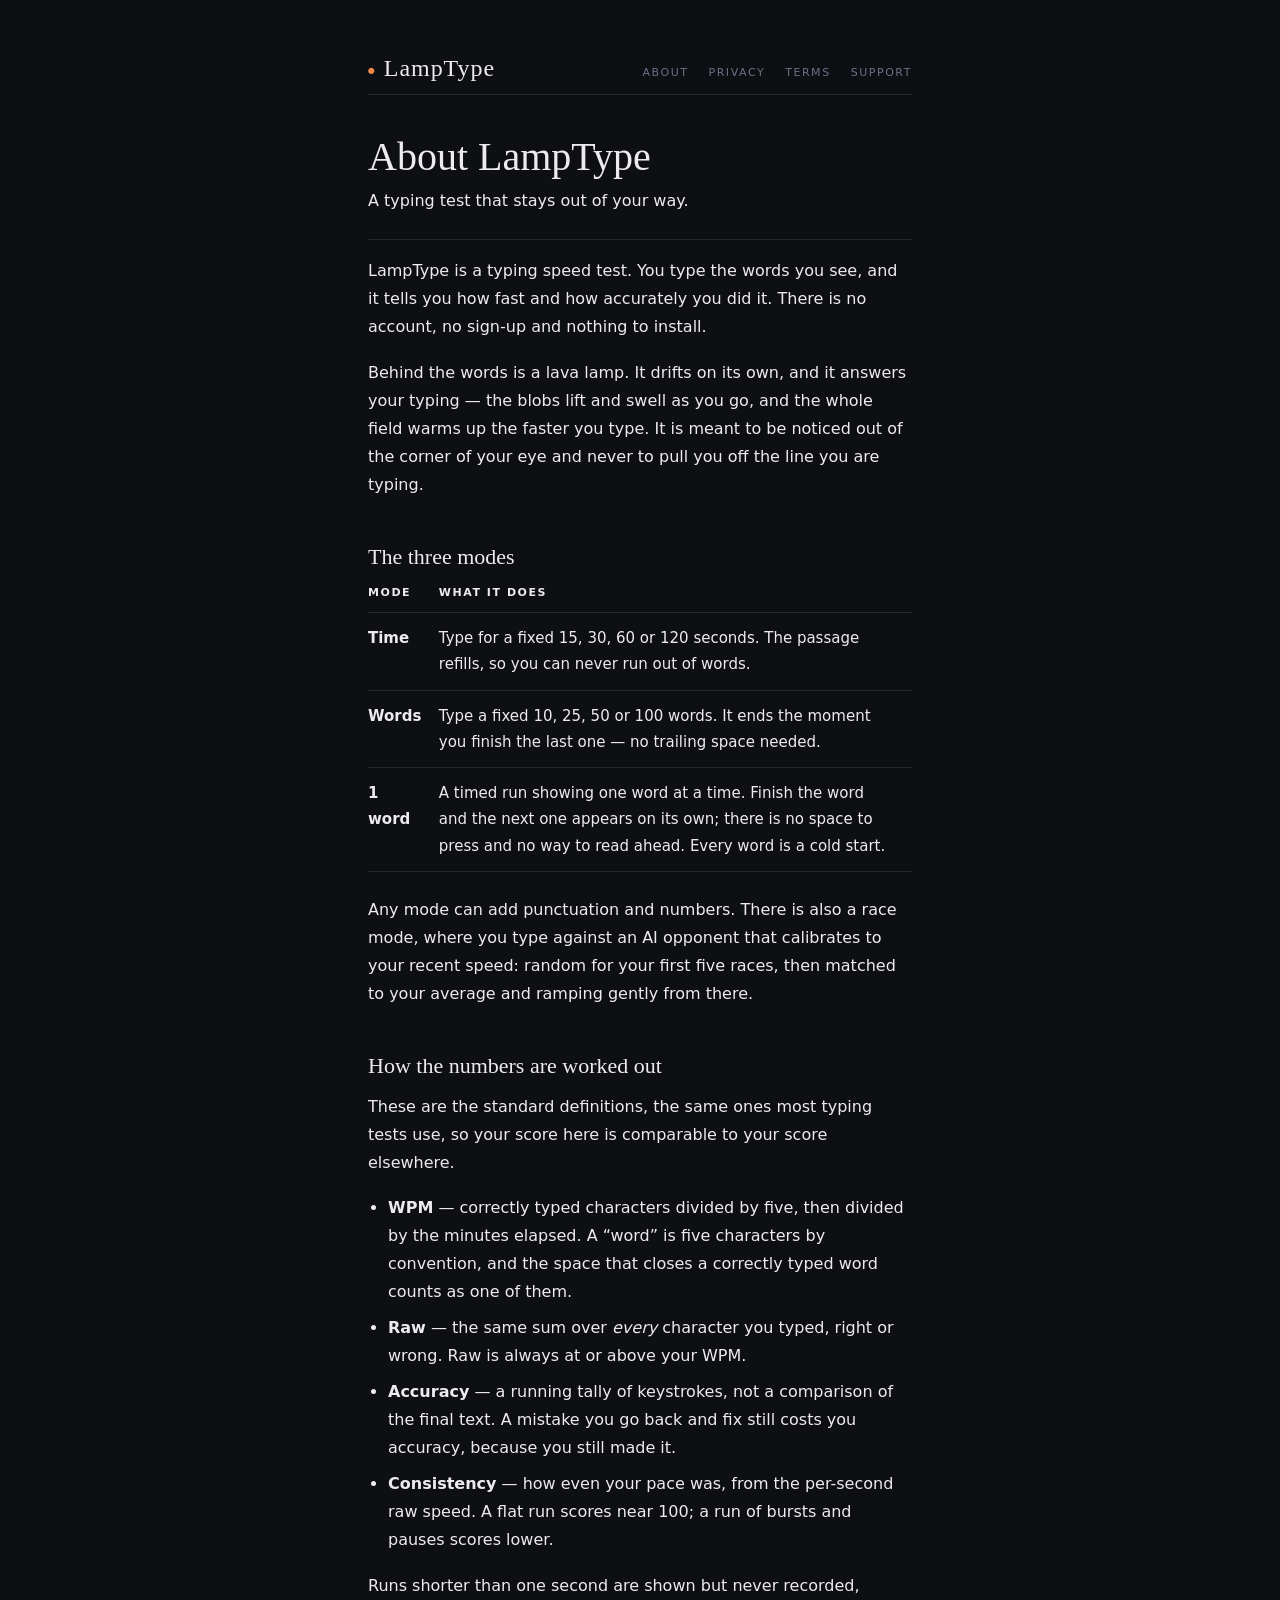
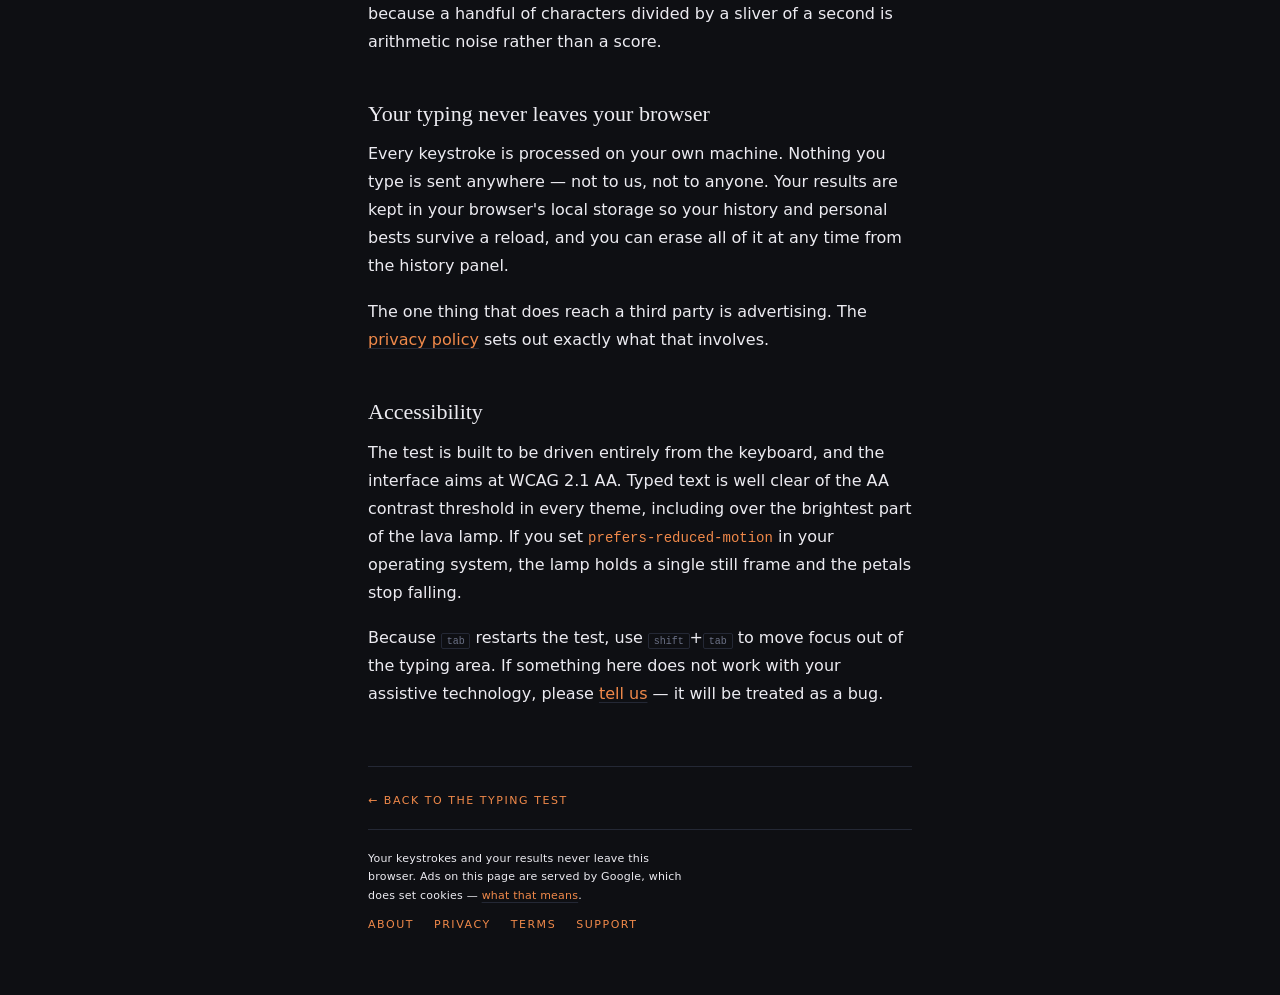
==== about.html @ c9f28742 "LampType: launch readiness Adds the pages and site furniture a public, ad-supported site needs, and " ====
<!DOCTYPE html>
<html lang="en" data-theme="lamp">
<head>
<meta charset="UTF-8">
<meta name="viewport" content="width=device-width, initial-scale=1">
<title>About &mdash; LampType</title>
<meta name="description" content="What LampType is, how it measures your typing, and why nothing you type ever leaves your browser.">
<link rel="canonical" href="https://lamptype.example/about.html">
<meta property="og:type" content="website">
<meta property="og:site_name" content="LampType">
<meta property="og:title" content="About &mdash; LampType">
<meta property="og:description" content="What LampType is, how it measures your typing, and why nothing you type ever leaves your browser.">
<meta property="og:url" content="https://lamptype.example/about.html">
<meta property="og:image" content="https://lamptype.example/og-image.png">
<meta name="twitter:card" content="summary_large_image">
<meta name="theme-color" content="#0e0f13">

<link rel="icon" href="favicon.ico" sizes="32x32">
<link rel="icon" href="favicon.svg" type="image/svg+xml">
<link rel="apple-touch-icon" href="apple-touch-icon.png">
<link rel="manifest" href="site.webmanifest">

<link rel="stylesheet" href="css/themes.css">
<link rel="stylesheet" href="css/style.css">
<link rel="stylesheet" href="css/sakura.css">
<link rel="stylesheet" href="css/page.css">

<script>
/* Apply the saved theme before first paint, so moving between the test and
   these pages never flashes the wrong palette. Deliberately inline and
   deliberately tiny - a document should not need the app's JavaScript. */
(function () {
  try {
    var s = JSON.parse(localStorage.getItem('tt:settings') || '{}');
    var root = document.documentElement;
    if (s.theme) root.setAttribute('data-theme', s.theme);
    if (s.colorMode && s.colorMode !== 'auto') root.setAttribute('data-mode', s.colorMode);
  } catch (e) { /* private browsing, storage disabled: keep the default */ }
})();
</script>
</head>
<body>

<a class="skip-link" href="#content">Skip to the content</a>

<div class="app page">

  <header class="top">
    <p class="brand-title"><a class="brand" href="index.html">
      <span class="brand-mark" aria-hidden="true">&#9679;</span>
      <span class="brand-name brand-default">LampType</span>
      <span class="brand-name brand-sakura">Cherry Blossoms</span>
    </a></p>
    <nav class="top-nav" aria-label="Site">
      <a class="text-btn" href="about.html">About</a>
      <a class="text-btn" href="privacy.html">Privacy</a>
      <a class="text-btn" href="terms.html">Terms</a>
      <a class="text-btn" href="support.html">Support</a>
    </nav>
  </header>

  <main class="page-body" id="content">

    <h1 class="page-title">About LampType</h1>
    <p class="page-updated">A typing test that stays out of your way.</p>

    <p>LampType is a typing speed test. You type the words you see, and it tells you
      how fast and how accurately you did it. There is no account, no sign-up and
      nothing to install.</p>

    <p>Behind the words is a lava lamp. It drifts on its own, and it answers your
      typing &mdash; the blobs lift and swell as you go, and the whole field warms up
      the faster you type. It is meant to be noticed out of the corner of your eye and
      never to pull you off the line you are typing.</p>

    <h2>The three modes</h2>
    <table class="page-table">
      <thead><tr><th>Mode</th><th>What it does</th></tr></thead>
      <tbody>
        <tr><td><strong>Time</strong></td>
            <td>Type for a fixed 15, 30, 60 or 120 seconds. The passage refills, so you
                can never run out of words.</td></tr>
        <tr><td><strong>Words</strong></td>
            <td>Type a fixed 10, 25, 50 or 100 words. It ends the moment you finish the
                last one &mdash; no trailing space needed.</td></tr>
        <tr><td><strong>1 word</strong></td>
            <td>A timed run showing one word at a time. Finish the word and the next
                one appears on its own; there is no space to press and no way to read
                ahead. Every word is a cold start.</td></tr>
      </tbody>
    </table>

    <p>Any mode can add punctuation and numbers. There is also a race mode, where you
      type against an AI opponent that calibrates to your recent speed: random for your
      first five races, then matched to your average and ramping gently from there.</p>

    <h2>How the numbers are worked out</h2>
    <p>These are the standard definitions, the same ones most typing tests use, so your
      score here is comparable to your score elsewhere.</p>
    <ul>
      <li><strong>WPM</strong> &mdash; correctly typed characters divided by five, then
        divided by the minutes elapsed. A &ldquo;word&rdquo; is five characters by
        convention, and the space that closes a correctly typed word counts as one of
        them.</li>
      <li><strong>Raw</strong> &mdash; the same sum over <em>every</em> character you
        typed, right or wrong. Raw is always at or above your WPM.</li>
      <li><strong>Accuracy</strong> &mdash; a running tally of keystrokes, not a
        comparison of the final text. A mistake you go back and fix still costs you
        accuracy, because you still made it.</li>
      <li><strong>Consistency</strong> &mdash; how even your pace was, from the
        per-second raw speed. A flat run scores near 100; a run of bursts and pauses
        scores lower.</li>
    </ul>
    <p>Runs shorter than one second are shown but never recorded, because a handful of
      characters divided by a sliver of a second is arithmetic noise rather than a
      score.</p>

    <h2>Your typing never leaves your browser</h2>
    <p>Every keystroke is processed on your own machine. Nothing you type is sent
      anywhere &mdash; not to us, not to anyone. Your results are kept in your
      browser's local storage so your history and personal bests survive a reload, and
      you can erase all of it at any time from the history panel.</p>
    <p>The one thing that does reach a third party is advertising. The
      <a href="privacy.html">privacy policy</a> sets out exactly what that involves.</p>

    <h2>Accessibility</h2>
    <p>The test is built to be driven entirely from the keyboard, and the interface
      aims at WCAG 2.1 AA. Typed text is well clear of the AA contrast threshold in
      every theme, including over the brightest part of the lava lamp. If you set
      <code>prefers-reduced-motion</code> in your operating system, the lamp holds a
      single still frame and the petals stop falling.</p>
    <p>Because <kbd>tab</kbd> restarts the test, use <kbd>shift</kbd>+<kbd>tab</kbd> to
      move focus out of the typing area. If something here does not work with your
      assistive technology, please <a href="support.html">tell us</a> &mdash; it will
      be treated as a bug.</p>

    <a class="back-link" href="index.html">&larr; Back to the typing test</a>
  </main>

  <footer class="bottom">
    <p class="bottom-claim">
      Your keystrokes and your results never leave this browser. Ads on this
      page are served by Google, which does set cookies &mdash;
      <a href="privacy.html">what that means</a>.
    </p>
    <nav class="bottom-nav" aria-label="Site">
      <a href="about.html">About</a>
      <a href="privacy.html">Privacy</a>
      <a href="terms.html">Terms</a>
      <a href="support.html">Support</a>
    </nav>
  </footer>
</div>

</body>
</html>
---- css/themes.css ----
/* ---------------------------------------------------------------
   Theme palettes.

   Every theme defines the same nine variables; nothing else in the
   stylesheet hardcodes a colour. `data-theme` lives on <html> so the
   swap is a single attribute change.

   --bg          page ground
   --sub-alt     raised surface (history cards, chart grid, ad box)
   --rule        hairline rules, the backbone of the layout
   --sub         untyped text and quiet labels
   --text        typed-and-correct letters, primary text
   --main        accent: active setting, wpm, caret, chart line
   --caret       caret colour (usually the accent)
   --error       incorrect letters and error markers
   --error-extra letters typed past the end of a word

   Each theme owns one hue and spends it sparingly. Typed text against
   the ground clears WCAG AA at every size in all of them.

   `lamp` additionally defines --lamp-* for the backdrop canvas.
   --------------------------------------------------------------- */

/* --- lamp: the default. A dark liquid ground for the lava lamp
       backdrop, with the lamp's own amber as the accent. The --lamp-*
       variables drive the canvas in js/lamp.js. ------------------- */
:root,
[data-theme="lamp"] {
  --bg:          #0e0f13;
  --sub-alt:     #171922;
  --rule:        #242835;
  /* Brighter than the other themes' untyped grey: the backdrop lightens
     the ground under it, and the words still have to be readable there. */
  --sub:         #6b7186;
  --text:        #ecebf1;
  --main:        #f0894a;
  --caret:       #f0894a;
  --error:       #e4635f;
  --error-extra: #7d3733;

  --lamp-a:         #ff7a3c;
  --lamp-b:         #e0456f;
  --lamp-alpha-min: .10;
  --lamp-alpha-max: .17;
  --lamp-blur:      17px;
}

/* --- paper: warm off-white stock, ink, one deep green ------------- */
[data-theme="paper"] {
  --bg:          #f6f3ed;
  --sub-alt:     #eae5da;
  --rule:        #dcd5c7;
  --sub:         #a79e8d;
  --text:        #1e1b17;
  --main:        #1f5d4c;
  --caret:       #1f5d4c;
  --error:       #b0281f;
  --error-extra: #c9938c;
}

/* --- ink: cold near-black, bone text, steel blue ------------------ */
[data-theme="ink"] {
  --bg:          #131417;
  --sub-alt:     #1a1c20;
  --rule:        #262930;
  --sub:         #565b66;
  --text:        #e9e7e1;
  --main:        #7fa6cc;
  --caret:       #7fa6cc;
  --error:       #d2635c;
  --error-extra: #79322d;
}

/* --- linen: cool light grey, plum accent -------------------------- */
[data-theme="linen"] {
  --bg:          #efede7;
  --sub-alt:     #e2dfd6;
  --rule:        #d5d1c6;
  --sub:         #9e9a8f;
  --text:        #232120;
  --main:        #6b3560;
  --caret:       #6b3560;
  --error:       #a32b2b;
  --error-extra: #c09292;
}

/* --- oxide: dark warm brown, rust accent -------------------------- */
[data-theme="oxide"] {
  --bg:          #17130f;
  --sub-alt:     #1f1a15;
  --rule:        #2c2419;
  --sub:         #665949;
  --text:        #ede4d8;
  --main:        #c4703c;
  --caret:       #c4703c;
  /* Lifted from #d0524a: the error colour is used on 11px labels too, and
     the darker red came in at 4.39 against this ground - under AA. */
  --error:       #d65b52;
  --error-extra: #7e2e29;
}

/* --- iris: dark cool slate, muted violet -------------------------- */
[data-theme="iris"] {
  --bg:          #14151b;
  --sub-alt:     #1b1d25;
  --rule:        #272a36;
  --sub:         #575c6c;
  --text:        #e5e6ed;
  --main:        #9b8ce0;
  --caret:       #9b8ce0;
  --error:       #e06a78;
  --error-extra: #7e3540;
}
---- css/style.css ----
/* =================================================================
   style.css - layout and typography.

   The page is set like a printed page: one centred measure, hairline
   rules instead of boxes, a serif for the words themselves and a small
   tracked sans for every label. Nothing is a card, nothing has a
   shadow, and colour appears only where it means something.

   All colour comes from the theme variables in themes.css.
   ================================================================= */

:root {
  /* No webfonts: the page has to work offline and off a file:// URL,
     so these are stacks of faces that ship with the OS. */
  --font-serif: "Iowan Old Style", "Palatino Linotype", Palatino,
                "Book Antiqua", Georgia, "Times New Roman", serif;
  --font-sans:  ui-sans-serif, system-ui, -apple-system, "Segoe UI",
                Roboto, "Helvetica Neue", Arial, sans-serif;
  --font-mono:  ui-monospace, "Cascadia Mono", "SF Mono", Consolas,
                "Liberation Mono", monospace;

  --measure: 48rem;      /* the text column */
  --gutter: 2rem;
  --rule-w: 1px;

  --ease: cubic-bezier(.22, .61, .36, 1);
}

* { box-sizing: border-box; }

html { height: 100%; }

body {
  margin: 0;
  min-height: 100%;
  background: var(--bg);
  color: var(--text);
  font-family: var(--font-sans);
  font-size: 16px;
  -webkit-font-smoothing: antialiased;
  transition: background-color .35s ease, color .35s ease;
}

[hidden] { display: none !important; }

/* Present to assistive tech, absent to everyone else. */
.sr-only {
  position: absolute;
  width: 1px;
  height: 1px;
  margin: -1px;
  padding: 0;
  overflow: hidden;
  clip: rect(0 0 0 0);
  clip-path: inset(50%);
  white-space: nowrap;
  border: 0;
}

/* Off-screen until it takes focus, then the first thing a keyboard user
   lands on. */
.skip-link {
  position: absolute;
  left: 50%;
  top: 0;
  transform: translate(-50%, -120%);
  z-index: 50;
  padding: .6rem 1rem;
  background: var(--main);
  color: var(--bg);
  font-size: .6875rem;
  text-transform: uppercase;
  letter-spacing: .14em;
  text-decoration: none;
  transition: transform .18s var(--ease);
}
.skip-link:focus { transform: translate(-50%, 0); }

/* ============================ lava lamp ============================
   The backdrop canvas: fixed, behind everything, never interactive.
   It is drawn at half resolution and blurred here, which is both
   cheaper and softer than trying to paint the same edges by hand.
   `.app` is promoted to its own stacking context in sakura.css, so
   the page always sits above this. */

.lamp-canvas {
  position: fixed;
  top: 0;
  left: 0;
  width: 100vw;
  height: 100vh;
  pointer-events: none;
  z-index: 0;
  filter: blur(var(--lamp-blur, 26px));
}

button, select, input { font: inherit; color: inherit; }

/* Small, uppercase, widely tracked: the voice of every label. */
.field-label,
.stat-label,
.hint,
.bottom,
.ad-note,
.race-label,
.modal-sub {
  font-size: .6875rem;
  text-transform: uppercase;
  letter-spacing: .14em;
  color: var(--sub);
  font-weight: 500;
}

/* ================================ shell ================================ */

.app {
  max-width: var(--measure);
  margin: 0 auto;
  padding: 3.5rem var(--gutter) 2rem;
  min-height: 100vh;
  display: flex;
  flex-direction: column;
}

.stage { flex: 1 0 auto; }

/* ============================== masthead ============================== */

.top {
  display: flex;
  align-items: baseline;
  justify-content: space-between;
  gap: 1.5rem;
  padding-bottom: .85rem;
  border-bottom: var(--rule-w) solid var(--rule);
}

/* The wordmark is the page's h1; it must not inherit heading metrics. */
.brand-title {
  margin: 0;
  font-size: inherit;
  font-weight: inherit;
  line-height: 1;
}

.brand {
  display: inline-flex;
  align-items: baseline;
  gap: .55rem;
  text-decoration: none;
  color: var(--text);
}

.brand-mark {
  font-size: .5rem;
  color: var(--main);
  transform: translateY(-.35em);
}

/* The wordmark keeps its own casing - LampType is a name, not a label,
   and uppercasing it would flatten the hump in the middle. */
.brand-name {
  font-family: var(--font-serif);
  font-size: 1.5rem;
  font-weight: 400;
  letter-spacing: .04em;
}

.top-nav {
  display: flex;
  align-items: baseline;
  gap: 1.25rem;
}

/* ============================== controls ============================== */

.text-btn,
.mode-btn {
  background: none;
  border: 0;
  padding: 0;
  cursor: pointer;
  font-size: .6875rem;
  text-transform: uppercase;
  letter-spacing: .14em;
  font-weight: 500;
  color: var(--sub);
  transition: color .18s ease, opacity .3s ease;
}

/* The prose pages reuse .text-btn on real anchors; the masthead should
   read the same there as it does on the test. */
a.text-btn { text-decoration: none; }

.text-btn:hover,
.mode-btn:hover { color: var(--text); }

.text-btn.danger:hover { color: var(--error); }

.theme-select {
  background: none;
  border: 0;
  border-bottom: var(--rule-w) solid transparent;
  padding: 0 0 .15rem;
  cursor: pointer;
  font-size: .6875rem;
  text-transform: uppercase;
  letter-spacing: .14em;
  font-weight: 500;
  color: var(--sub);
  transition: color .18s ease, border-color .18s ease;
}
.theme-select:hover { color: var(--text); border-bottom-color: var(--rule); }
.theme-select option { background: var(--bg); color: var(--text); }

:focus-visible {
  outline: var(--rule-w) solid var(--main);
  outline-offset: 3px;
}

/* --- the settings line, set as a byline under the masthead --- */

.mode-bar {
  display: flex;
  flex-wrap: wrap;
  align-items: baseline;
  /* Row gap first: if the three fields ever do wrap, they should stay a
     tight block rather than drifting apart. */
  gap: .85rem 1.5rem;
  padding: 1rem 0 .9rem;
  border-bottom: var(--rule-w) solid var(--rule);
  transition: opacity .4s ease;
}

/* Out of the way while typing, back the moment you stop. */
.mode-bar.dim { opacity: .25; }
.mode-bar.dim:hover { opacity: 1; }

.mode-field {
  display: flex;
  align-items: baseline;
  gap: .75rem;
}

.mode-group {
  display: flex;
  align-items: baseline;
  gap: .9rem;
}

/* The active choice is marked by a rule that draws itself in from the
   left, rather than by a pill or a fill. */
.mode-btn {
  position: relative;
  padding-bottom: .3rem;
  color: var(--sub);
}

.mode-btn::after {
  content: "";
  position: absolute;
  left: 0;
  right: 0;
  bottom: 0;
  height: 1px;
  background: var(--main);
  transform: scaleX(0);
  transform-origin: left;
  transition: transform .22s var(--ease);
}

.mode-btn.active { color: var(--main); }
.mode-btn.active::after { transform: scaleX(1); }

.mode-sep { display: none; }

/* ============================ the typing area ============================ */

.typing-area {
  position: relative;
  margin: 2.75rem 0 0;
  min-height: 11rem;
  display: flex;
  align-items: flex-start;
  overflow: hidden;
  transition: filter .25s ease, opacity .25s ease;
}

.words {
  position: relative;
  display: flex;
  flex-wrap: wrap;
  align-content: flex-start;
  width: 100%;
  font-family: var(--font-serif);
  font-size: 1.875rem;
  line-height: 1.95;
  transition: transform .18s var(--ease);
  /* No fill mode: the final keyframe would otherwise keep overriding the
     scroll transform this element carries. */
  animation: words-in .34s var(--ease);
}

/* Re-runs on every rebuild: the renderer pokes the class off and on. */
@keyframes words-in {
  from { opacity: 0; transform: translateY(5px); }
  to   { opacity: 1; transform: translateY(0); }
}

.word {
  margin-right: .55ch;
  white-space: nowrap;
  border-bottom: 1px solid transparent;
}

/* A word left behind with mistakes keeps a quiet mark under it. */
.word.error { border-bottom-color: var(--error); }

.letter {
  color: var(--sub);
  transition: color .12s ease;
}
.letter.correct   { color: var(--text); }
.letter.incorrect { color: var(--error); }
.letter.extra     { color: var(--error-extra); }

/* --- 1 word: one word at a time, centred, the rest simply not shown --- */

.words.single {
  position: absolute;
  inset: 0;
  align-items: center;
  justify-content: center;
  font-size: 3rem;
  letter-spacing: .01em;
}

.words.single .word { display: none; margin-right: 0; }
.words.single .word.active { display: block; }

/* The swap animates the container, not the word: a transform on the
   word would turn it into the caret's containing block. */
.words.single { animation: word-swap .2s var(--ease); }

/* Each word rises into place as the last one is committed. */
@keyframes word-swap {
  from { opacity: 0; transform: translateY(.28em); }
  to   { opacity: 1; transform: translateY(0); }
}

/* ------------------------------- caret -------------------------------
   A hairline that slides between characters and breathes rather than
   blinking hard on and off. */

.caret {
  position: absolute;
  top: 0;
  left: 0;
  width: 1.5px;
  background: var(--caret);
  transition: transform .09s var(--ease), height .09s var(--ease);
  animation: caret-breathe 1.15s ease-in-out infinite;
  will-change: transform;
}

@keyframes caret-breathe {
  0%, 100% { opacity: 1; }
  50%      { opacity: .12; }
}

/* Solid while keys are actually landing. */
.caret.typing { animation: none; opacity: 1; }

/* ---------------------------- focus overlay ---------------------------- */

.typing-area.blurred .words { filter: blur(3px); opacity: .45; }
.typing-area.blurred .caret { opacity: 0; animation: none; }

.focus-overlay {
  position: absolute;
  inset: 0;
  display: flex;
  align-items: center;
  justify-content: center;
  font-size: .6875rem;
  text-transform: uppercase;
  letter-spacing: .14em;
  color: var(--sub);
  opacity: 0;
  pointer-events: none;
  transition: opacity .25s ease;
}
.typing-area.blurred .focus-overlay { opacity: 1; }

.hidden-input {
  position: absolute;
  left: -9999px;
  width: 1px;
  height: 1px;
  opacity: 0;
}

/* ============================== live stats ==============================
   Under the rule that closes the typing area: the clock, the speed, and
   the two controls, all on one line. */

.live-bar {
  display: flex;
  align-items: baseline;
  gap: 2.25rem;
  margin-top: 0;
  padding-top: .9rem;
  border-top: var(--rule-w) solid var(--rule);
  transition: opacity .4s ease;
}

.live-spacer { flex: 1 1 auto; }

.live-cell {
  display: flex;
  align-items: baseline;
  gap: .6rem;
}

.live-counter,
.live-wpm {
  font-family: var(--font-serif);
  font-size: 1.5rem;
  line-height: 1;
  color: var(--main);
  font-variant-numeric: tabular-nums;
  min-width: 2ch;
}

.live-wpm { color: var(--text); }

.actions {
  display: inline-flex;
  align-items: center;
  gap: 1.25rem;
}

.icon-btn {
  background: none;
  border: 0;
  padding: 0;
  cursor: pointer;
  font-size: 1.1rem;
  line-height: 1;
  color: var(--sub);
  transition: color .18s ease, transform .3s var(--ease);
}
.icon-btn:hover { color: var(--main); transform: rotate(-90deg); }
.icon-btn.small { font-size: .9rem; }
.icon-btn.small:hover { transform: none; }

.race-btn.racing { color: var(--main); }

.hint {
  margin: 1rem 0 0;
  opacity: .75;
}

kbd {
  font-family: var(--font-mono);
  font-size: .625rem;
  letter-spacing: 0;
  text-transform: none;
  padding: .1rem .3rem;
  border: var(--rule-w) solid var(--rule);
  border-radius: 2px;
  color: var(--sub);
}

/* ================================= race =================================
   Two hairlines with a dot at the head of each: position along the text
   and nothing else. */

.race {
  display: flex;
  flex-direction: column;
  gap: .55rem;
  margin-top: 1.5rem;
}

.race-lane {
  display: grid;
  grid-template-columns: 2.5rem 1fr 3rem;
  align-items: center;
  gap: .9rem;
}

.race-track {
  position: relative;
  height: 1px;
  background: var(--rule);
}

.race-fill {
  position: relative;
  height: 1px;
  width: 0;
  background: var(--main);
  transition: width .08s linear;
}

.race-fill::after {
  content: "";
  position: absolute;
  right: -3px;
  top: -2.5px;
  width: 6px;
  height: 6px;
  border-radius: 50%;
  background: inherit;
}

.race-lane.opponent .race-fill { background: var(--sub); }
.race-lane.done .race-label { color: var(--main); }

.race-wpm {
  text-align: right;
  font-family: var(--font-serif);
  font-size: .875rem;
  color: var(--sub);
  font-variant-numeric: tabular-nums;
}

/* ================================ results ================================ */

.results {
  display: flex;
  flex-direction: column;
  gap: 2rem;
  padding-top: 2.5rem;
}

/* The panel lifts in once, under the numbers settling. */
.results:not([hidden]) { animation: view-in .3s var(--ease) both; }
#view-test:not([hidden]) { animation: view-in .3s var(--ease) both; }

@keyframes view-in {
  from { opacity: 0; transform: translateY(6px); }
  to   { opacity: 1; transform: none; }
}

.results-head {
  display: flex;
  align-items: flex-end;
  flex-wrap: wrap;
  gap: 3rem;
  padding-bottom: 1.25rem;
  border-bottom: var(--rule-w) solid var(--rule);
}

.stat-big { display: flex; flex-direction: column; gap: .5rem; }

.stat-value {
  font-family: var(--font-serif);
  font-size: 4.5rem;
  font-weight: 400;
  line-height: .9;
  color: var(--main);
  /* Fixed-width digits: without these the numbers reflow on every frame
     of the shuffle. */
  font-variant-numeric: tabular-nums;
}

.stat-big.secondary .stat-value {
  font-size: 2.5rem;
  color: var(--text);
}

.results-flags {
  display: flex;
  flex-direction: column;
  gap: .4rem;
  margin-left: auto;
  align-items: flex-end;
}

.race-result {
  display: flex;
  flex-direction: column;
  align-items: flex-end;
  gap: .2rem;
}

.race-outcome {
  font-family: var(--font-serif);
  font-size: 1.125rem;
  color: var(--main);
}
.race-result.lost .race-outcome { color: var(--sub); }

.race-detail,
.result-note {
  margin: 0;
  font-size: .6875rem;
  text-transform: uppercase;
  letter-spacing: .14em;
  color: var(--sub);
}

.pb-badge {
  font-size: .6875rem;
  text-transform: uppercase;
  letter-spacing: .14em;
  color: var(--main);
  border-bottom: var(--rule-w) solid var(--main);
  padding-bottom: .15rem;
}

.results-chart { min-width: 0; }
#res-chart { display: block; width: 100%; height: 190px; }

.results-meta {
  display: grid;
  grid-template-columns: repeat(auto-fit, minmax(110px, 1fr));
  gap: 1.5rem;
  padding-top: 1.25rem;
  border-top: var(--rule-w) solid var(--rule);
}

.stat-small { display: flex; flex-direction: column; gap: .45rem; }

.stat-sub {
  font-family: var(--font-serif);
  font-size: 1.125rem;
  color: var(--text);
  word-break: break-word;
  font-variant-numeric: tabular-nums;
}

.results-foot {
  display: flex;
  align-items: center;
  justify-content: space-between;
  gap: 1rem;
}
.results-foot .hint { margin: 0; }

/* ================================ ad slot ================================
   The height is reserved whether or not anything fills it, so nothing
   below moves when an ad arrives. */

.ad-slot {
  display: flex;
  flex-direction: column;
  align-items: center;
  gap: .5rem;
  margin: 3rem 0 1.5rem;
}

/* Stays visible once a real ad fills the box below it. */
.ad-label {
  margin: 0;
  font-size: .625rem;
  text-transform: uppercase;
  letter-spacing: .16em;
  color: var(--sub);
  opacity: .7;
}

.ad-inner {
  width: 728px;
  max-width: 100%;
  height: 90px;
  display: flex;
  align-items: center;
  justify-content: center;
  border: var(--rule-w) dashed var(--rule);
}

.ad-note { opacity: .6; }

.bottom {
  display: flex;
  flex-wrap: wrap;
  align-items: baseline;
  justify-content: space-between;
  gap: .75rem 2rem;
  padding-top: 1.25rem;
  border-top: var(--rule-w) solid var(--rule);
}

/* This is a privacy disclosure, not decoration. It takes the full text
   colour: --sub sits under 3:1 in several themes, and quietly greying out
   the sentence that tells people about ad cookies is exactly the sort of
   thing that should not be done. */
.bottom-claim {
  margin: 0;
  max-width: 46ch;
  font-size: .6875rem;
  text-transform: none;
  letter-spacing: .02em;
  line-height: 1.7;
  color: var(--text);
}

.bottom-nav {
  display: flex;
  flex-wrap: wrap;
  gap: 1.25rem;
}

.bottom a,
.bottom-claim a {
  color: var(--main);
  text-decoration-color: var(--rule);
  text-underline-offset: .25em;
  transition: color .18s ease, text-decoration-color .18s ease;
}
.bottom a:hover,
.bottom-claim a:hover {
  color: var(--main);
  text-decoration-color: var(--main);
}

.bottom-nav a {
  font-size: .6875rem;
  text-transform: uppercase;
  letter-spacing: .14em;
  text-decoration: none;
}

/* ================================= modal ================================= */

.modal {
  position: fixed;
  inset: 0;
  z-index: 20;
  display: flex;
  align-items: center;
  justify-content: center;
  padding: var(--gutter);
}

.modal-backdrop {
  position: absolute;
  inset: 0;
  background: var(--bg);
  opacity: .92;
}

.modal-card {
  position: relative;
  width: min(46rem, 100%);
  max-height: 82vh;
  overflow-y: auto;
  background: var(--bg);
  border: var(--rule-w) solid var(--rule);
  padding: 2rem;
  animation: view-in .25s var(--ease) both;
}

.modal-head {
  display: flex;
  align-items: baseline;
  justify-content: space-between;
  padding-bottom: .85rem;
  border-bottom: var(--rule-w) solid var(--rule);
}

.modal-head h2 {
  margin: 0;
  font-family: var(--font-serif);
  font-size: 1.375rem;
  font-weight: 400;
  letter-spacing: .18em;
  text-transform: uppercase;
}

.modal-sub { margin: 2rem 0 1rem; }

.pb-grid {
  display: grid;
  grid-template-columns: repeat(auto-fill, minmax(150px, 1fr));
  gap: 1.5rem;
}

.pb-card {
  display: flex;
  flex-direction: column;
  gap: .35rem;
  padding-left: .9rem;
  border-left: var(--rule-w) solid var(--rule);
}

.pb-mode,
.pb-acc {
  font-size: .6875rem;
  text-transform: uppercase;
  letter-spacing: .14em;
  color: var(--sub);
}

.pb-wpm {
  font-family: var(--font-serif);
  font-size: 1.75rem;
  line-height: 1;
  color: var(--main);
  font-variant-numeric: tabular-nums;
}

.table-wrap { overflow-x: auto; }

.history-table {
  width: 100%;
  border-collapse: collapse;
  font-size: .8125rem;
  font-variant-numeric: tabular-nums;
}

.history-table th {
  text-align: left;
  font-size: .6875rem;
  text-transform: uppercase;
  letter-spacing: .14em;
  font-weight: 500;
  color: var(--sub);
  padding: 0 1rem .6rem 0;
  border-bottom: var(--rule-w) solid var(--rule);
}

.history-table td {
  padding: .6rem 1rem .6rem 0;
  border-bottom: var(--rule-w) solid var(--rule);
  color: var(--text);
  white-space: nowrap;
}

.history-table tbody tr:last-child td { border-bottom: 0; }
.history-table td:first-child { color: var(--main); }

.empty-row { color: var(--sub); }

.modal-foot {
  display: flex;
  justify-content: flex-end;
  padding-top: 1.5rem;
}

/* =============================== responsive =============================== */

@media (max-width: 720px) {
  .app { padding: 2.25rem 1.25rem 1.5rem; }
  .top { flex-wrap: wrap; gap: .75rem; }
  .mode-bar { gap: 1rem 1.25rem; }
  .mode-field { flex-wrap: wrap; gap: .5rem .75rem; }
  .words { font-size: 1.4rem; line-height: 1.9; }
  .words.single { font-size: 2.25rem; }
  .typing-area { min-height: 8.5rem; }
  .stat-value { font-size: 3.25rem; }
  .stat-big.secondary .stat-value { font-size: 2rem; }
  .results-head { gap: 1.5rem; }
  .live-bar { gap: 1.25rem; flex-wrap: wrap; }

  /* A leaderboard does not fit: fall back to the mobile banner size. */
  .ad-inner { width: 320px; height: 50px; }
}

/* ============================= reduced motion ============================= */

@media (prefers-reduced-motion: reduce) {
  *, *::before, *::after {
    animation-duration: 1ms !important;
    animation-iteration-count: 1 !important;
    transition-duration: 1ms !important;
  }
  .caret { animation: none; opacity: 1; }
  .icon-btn:hover { transform: none; }
}
---- css/sakura.css ----
/* =================================================================
   sakura.css - the "Sakura Blossoms" theme.

   This is a full skin rather than a palette swap, so unlike the other
   themes it lives in its own file: it changes typography, column width,
   the order of the stats row, caret behaviour and error styling, and it
   drives the petal canvas through --petal-* variables.

   Everything here is scoped to [data-theme="sakura"] and has no effect
   on the other themes.

   Light is the default. Dark ("night hanami") follows the OS unless the
   day/night control pins it, which sets data-mode on <html>.
   ================================================================= */

[data-theme="sakura"] {
  --bg:          #FDF7F8;  /* warm off-white, faint pink undertone */
  --sub:         #CDB8BE;  /* untyped text - deliberately recessive */
  --text:        #3B2F35;  /* soft near-black ink, never pure black */
  --caret:       #E58FA6;
  --error:       #C2566E;  /* dusty rose-red */
  --main:        #D4728C;  /* accent */
  --muted:       #B9A3AA;  /* UI labels */
  --sub-alt:     #F5E8EB;  /* chart grid + history cards only */
  --rule:        #F0DEE3;  /* hairline rules */
  --error-extra: #DDA9B5;

  --petal-a: #F8C8D4;
  --petal-b: #FFDDE4;
  --petal-alpha-min: .15;
  --petal-alpha-max: .35;

  --font-serif: "Zen Old Mincho", "Cormorant Garamond", Georgia,
                "Times New Roman", serif;
  --font-type: "JetBrains Mono", "IBM Plex Mono", var(--font-mono);
}

/* --- night hanami: follows the OS unless pinned to light --- */
@media (prefers-color-scheme: dark) {
  [data-theme="sakura"]:not([data-mode="light"]) {
    --bg:          #15121A;  /* deep plum-indigo */
    --sub:         #4C4250;
    --text:        #F2E9ED;
    --caret:       #F2A2B8;
    --error:       #D96B84;
    --main:        #E2879E;  /* derived: the brief gives no dark accent */
    --muted:       #8A7B87;
    --sub-alt:     #1E1926;
    --rule:        #2A2233;
    --error-extra: #8A4358;

    --petal-a: #E9A8BC;
    --petal-b: #E9A8BC;
    --petal-alpha-min: .16;
    --petal-alpha-max: .36;
  }
}

/* --- night hanami, pinned by the day/night control --- */
[data-theme="sakura"][data-mode="dark"] {
  --bg:          #15121A;
  --sub:         #4C4250;
  --text:        #F2E9ED;
  --caret:       #F2A2B8;
  --error:       #D96B84;
  --main:        #E2879E;
  --muted:       #8A7B87;
  --sub-alt:     #1E1926;
  --rule:        #2A2233;
  --error-extra: #8A4358;

  --petal-a: #E9A8BC;
  --petal-b: #E9A8BC;
  --petal-alpha-min: .16;
  --petal-alpha-max: .36;
}

/* ============================ canvas + branch ============================
   The petal canvas sits behind everything and never takes a pointer
   event. .app is promoted to a stacking context so it always wins. */

.petal-canvas,
.sakura-branch {
  position: fixed;
  top: 0;
  left: 0;
  pointer-events: none;
  z-index: 0;
}

.petal-canvas { width: 100vw; height: 100vh; }

.sakura-branch {
  display: none;
  width: min(260px, 32vw);
  height: auto;
  opacity: .15;
}
[data-theme="sakura"] .sakura-branch { display: block; }

.app { position: relative; z-index: 1; }

/* ============================== typography ============================== */

/* The wordmark changes with the theme, so both live in the markup and
   only one is ever displayed. */
.brand-sakura { display: none; }
[data-theme="sakura"] .brand-default { display: none; }
[data-theme="sakura"] .brand-sakura { display: inline; }
[data-theme="sakura"] .brand-mark { display: none; }

[data-theme="sakura"] .brand-name {
  font-family: var(--font-serif);
  font-size: 28px;
  font-weight: 300;
  letter-spacing: .12em;
  text-transform: none;
  color: var(--main);
}

[data-theme="sakura"] .words {
  font-family: var(--font-type);
  font-size: 25px;
  line-height: 1.9;
  font-weight: 400;
}

/* '1 word' shows a single word, so it can be set much larger. */
[data-theme="sakura"] .words.single { font-size: 44px; }

/* Stats and labels recede: small, uppercase, widely tracked, muted. */
[data-theme="sakura"] .live-counter,
[data-theme="sakura"] .live-wpm,
[data-theme="sakura"] .field-label,
[data-theme="sakura"] .stat-label,
[data-theme="sakura"] .hint,
[data-theme="sakura"] .mode-btn,
[data-theme="sakura"] .text-btn,
[data-theme="sakura"] .theme-select {
  font-size: 13px;
  text-transform: uppercase;
  letter-spacing: .1em;
  color: var(--muted);
}

[data-theme="sakura"] .mode-btn.active { color: var(--main); }
[data-theme="sakura"] .mode-btn:hover,
[data-theme="sakura"] .text-btn:hover { color: var(--text); }
[data-theme="sakura"] .hint { opacity: .7; }
[data-theme="sakura"] kbd { background: none; color: var(--muted); padding: 0; }

/* ================================ layout ================================
   Single centred column; the stats row moves below the typing area. */

[data-theme="sakura"] .app { max-width: 720px; gap: 2rem; }

[data-theme="sakura"] #view-test {
  display: flex;
  flex-direction: column;
}
[data-theme="sakura"] .mode-bar    { order: 1; }
[data-theme="sakura"] .race        { order: 2; }
[data-theme="sakura"] .typing-area { order: 3; }
[data-theme="sakura"] .live-bar    { order: 4; }
[data-theme="sakura"] .actions     { order: 5; }
[data-theme="sakura"] .hint        { order: 6; }

[data-theme="sakura"] .race-label,
[data-theme="sakura"] .race-wpm {
  text-transform: uppercase;
  letter-spacing: .1em;
  color: var(--muted);
}
[data-theme="sakura"] .race-track { background: var(--sub-alt); }
[data-theme="sakura"] .race-lane.opponent .race-fill { background: var(--sub); }

[data-theme="sakura"] .live-bar {
  order: 3;
  margin: 1.75rem 0 0;
  min-height: 1.5rem;
  justify-content: center;
  gap: 1.5rem;
  color: var(--muted);
}

/* No cards, no borders, no shadows - the mode bar is just text. */
[data-theme="sakura"] .mode-bar {
  background: none;
  padding: .4rem 0 .8rem;
  margin-bottom: 1.5rem;
}
[data-theme="sakura"] .mode-sep { background: var(--sub); opacity: .4; }
[data-theme="sakura"] .actions { margin-top: 1.25rem; }
[data-theme="sakura"] .icon-btn:hover,
[data-theme="sakura"] .icon-btn:focus-visible { background: none; color: var(--main); }

/* ============================ stats behaviour ============================
   The brief asks for no live-updating number competing with the line
   being typed, so the running wpm readout is dropped entirely here. The
   countdown stays: it is the test's clock, not a score. */

[data-theme="sakura"] .live-cell-wpm { display: none; }

/* Faded while typing, full strength once the test ends. */
[data-theme="sakura"] .live-bar.typing { opacity: .4; }

/* =============================== the caret ===============================
   A solid bar that eases between characters and breathes rather than
   blinking on and off. */

[data-theme="sakura"] .caret {
  width: 2px;
  border-radius: 1px;
  transition: transform .1s cubic-bezier(.22, .61, .36, 1), opacity .2s ease;
  animation: sakura-caret 1.1s ease-in-out infinite;
}

@keyframes sakura-caret {
  0%, 100% { opacity: 1; }
  50%      { opacity: .15; }
}

/* ============================ typed characters ===========================
   Wrong characters take the error colour plus a hairline underline.
   No backgrounds, and no doubled-up word underline. */

[data-theme="sakura"] .letter.incorrect {
  text-decoration: underline;
  text-decoration-color: var(--error);
  text-decoration-thickness: 1px;
  text-underline-offset: .18em;
}

[data-theme="sakura"] .letter.extra {
  text-decoration: underline;
  text-decoration-color: var(--error-extra);
  text-decoration-thickness: 1px;
  text-underline-offset: .18em;
}

[data-theme="sakura"] .word.error { border-bottom-color: transparent; }

/* ========================= day / night control ==========================
   Only meaningful in this theme, so it is hidden everywhere else. */

#btn-daynight { display: none; }
[data-theme="sakura"] #btn-daynight { display: inline-block; }

/* ============================ results + modal ===========================
   Not covered by the brief; kept structurally as-is and simply
   re-coloured, with the same restraint applied to surfaces. */

[data-theme="sakura"] .stat-value { font-family: var(--font-serif); font-weight: 300; }
[data-theme="sakura"] .pb-badge { font-weight: 400; letter-spacing: .08em; }
[data-theme="sakura"] .modal-card { border-color: var(--sub-alt); }
[data-theme="sakura"] .modal-head h2 { font-family: var(--font-serif); font-weight: 300; }

/* ============================== reduced motion ==========================
   The global reduce block already stills the caret and transitions; the
   petals freeze themselves in petals.js. Nothing extra is needed here,
   but the branch and canvas must stay put rather than disappear. */

@media (prefers-reduced-motion: reduce) {
  [data-theme="sakura"] .caret { animation: none; opacity: 1; }
}

/* ================================ mobile ================================ */

@media (max-width: 640px) {
  [data-theme="sakura"] .words { font-size: 21px; line-height: 1.8; }
  [data-theme="sakura"] .brand-name { font-size: 24px; }
  .sakura-branch { width: 40vw; opacity: .12; }
}
---- css/page.css ----
/* =================================================================
   page.css - the prose pages: privacy, terms, support, about, 404.

   These are documents, not the app. They borrow the palette and the
   editorial voice from style.css and add only what running text needs:
   a narrower measure, real heading sizes, and list and table styles.
   ================================================================= */

.page {
  max-width: 38rem;          /* narrower than the app: this is reading text */
  padding-bottom: 4rem;
}

.page-body {
  padding: 2.5rem 0 1rem;
  font-size: 1rem;
  line-height: 1.75;
  color: var(--text);
}

.page-title {
  font-family: var(--font-serif);
  font-size: 2.5rem;
  font-weight: 400;
  line-height: 1.1;
  margin: 0 0 .5rem;
  color: var(--text);
}

.page-updated {
  margin: 0 0 2.5rem;
  padding-bottom: 1.5rem;
  border-bottom: var(--rule-w) solid var(--rule);
}

.page-body h2 {
  font-family: var(--font-serif);
  font-size: 1.375rem;
  font-weight: 400;
  line-height: 1.3;
  margin: 2.75rem 0 .75rem;
  color: var(--text);
}

/* Reads as a quiet label but takes the full text colour: --sub is tuned to
   recede behind the words you are typing, which is far too faint for a
   heading someone is meant to read. */
.page-body h3 {
  font-size: .6875rem;
  text-transform: uppercase;
  letter-spacing: .14em;
  font-weight: 600;
  color: var(--text);
  margin: 2rem 0 .5rem;
}

.page-body p { margin: 0 0 1.1rem; }

.page-body ul,
.page-body ol { margin: 0 0 1.1rem; padding-left: 1.25rem; }
.page-body li { margin-bottom: .5rem; }

.page-body a {
  color: var(--main);
  text-decoration-color: var(--rule);
  text-underline-offset: .2em;
  transition: text-decoration-color .18s ease;
}
.page-body a:hover { text-decoration-color: var(--main); }

.page-body strong { font-weight: 600; color: var(--text); }

.page-body code {
  font-family: var(--font-mono);
  font-size: .875em;
  color: var(--main);
}

/* A pulled-aside note: the one thing on the page worth reading twice. */
.callout {
  margin: 0 0 1.5rem;
  padding: 1rem 0 1rem 1.25rem;
  border-left: 2px solid var(--main);
  color: var(--text);
}
.callout p { margin: 0; }
.callout p + p { margin-top: .75rem; }

/* Anything the reader has to fill in before this site goes live. */
.todo { border-left-color: var(--error); }

.page-table {
  width: 100%;
  border-collapse: collapse;
  margin: 0 0 1.5rem;
  font-size: .9375rem;
}
.page-table th {
  text-align: left;
  font-size: .6875rem;
  text-transform: uppercase;
  letter-spacing: .14em;
  font-weight: 600;
  color: var(--text);
  padding: 0 1rem .6rem 0;
  border-bottom: var(--rule-w) solid var(--rule);
}
.page-table td {
  padding: .75rem 1rem .75rem 0;
  border-bottom: var(--rule-w) solid var(--rule);
  vertical-align: top;
}

.back-link {
  display: inline-block;
  margin-top: 2.5rem;
  padding-top: 1.5rem;
  border-top: var(--rule-w) solid var(--rule);
  width: 100%;
  font-size: .6875rem;
  text-transform: uppercase;
  letter-spacing: .14em;
  color: var(--sub);
  text-decoration: none;
}
.back-link:hover { color: var(--main); }

/* --------------------------------- 404 --------------------------------- */

.notfound {
  min-height: 50vh;
  display: flex;
  flex-direction: column;
  justify-content: center;
}
.notfound .page-title { font-size: 4rem; }

@media (max-width: 720px) {
  .page-title { font-size: 2rem; }
  .notfound .page-title { font-size: 3rem; }
  .page-body { font-size: .9375rem; }
}
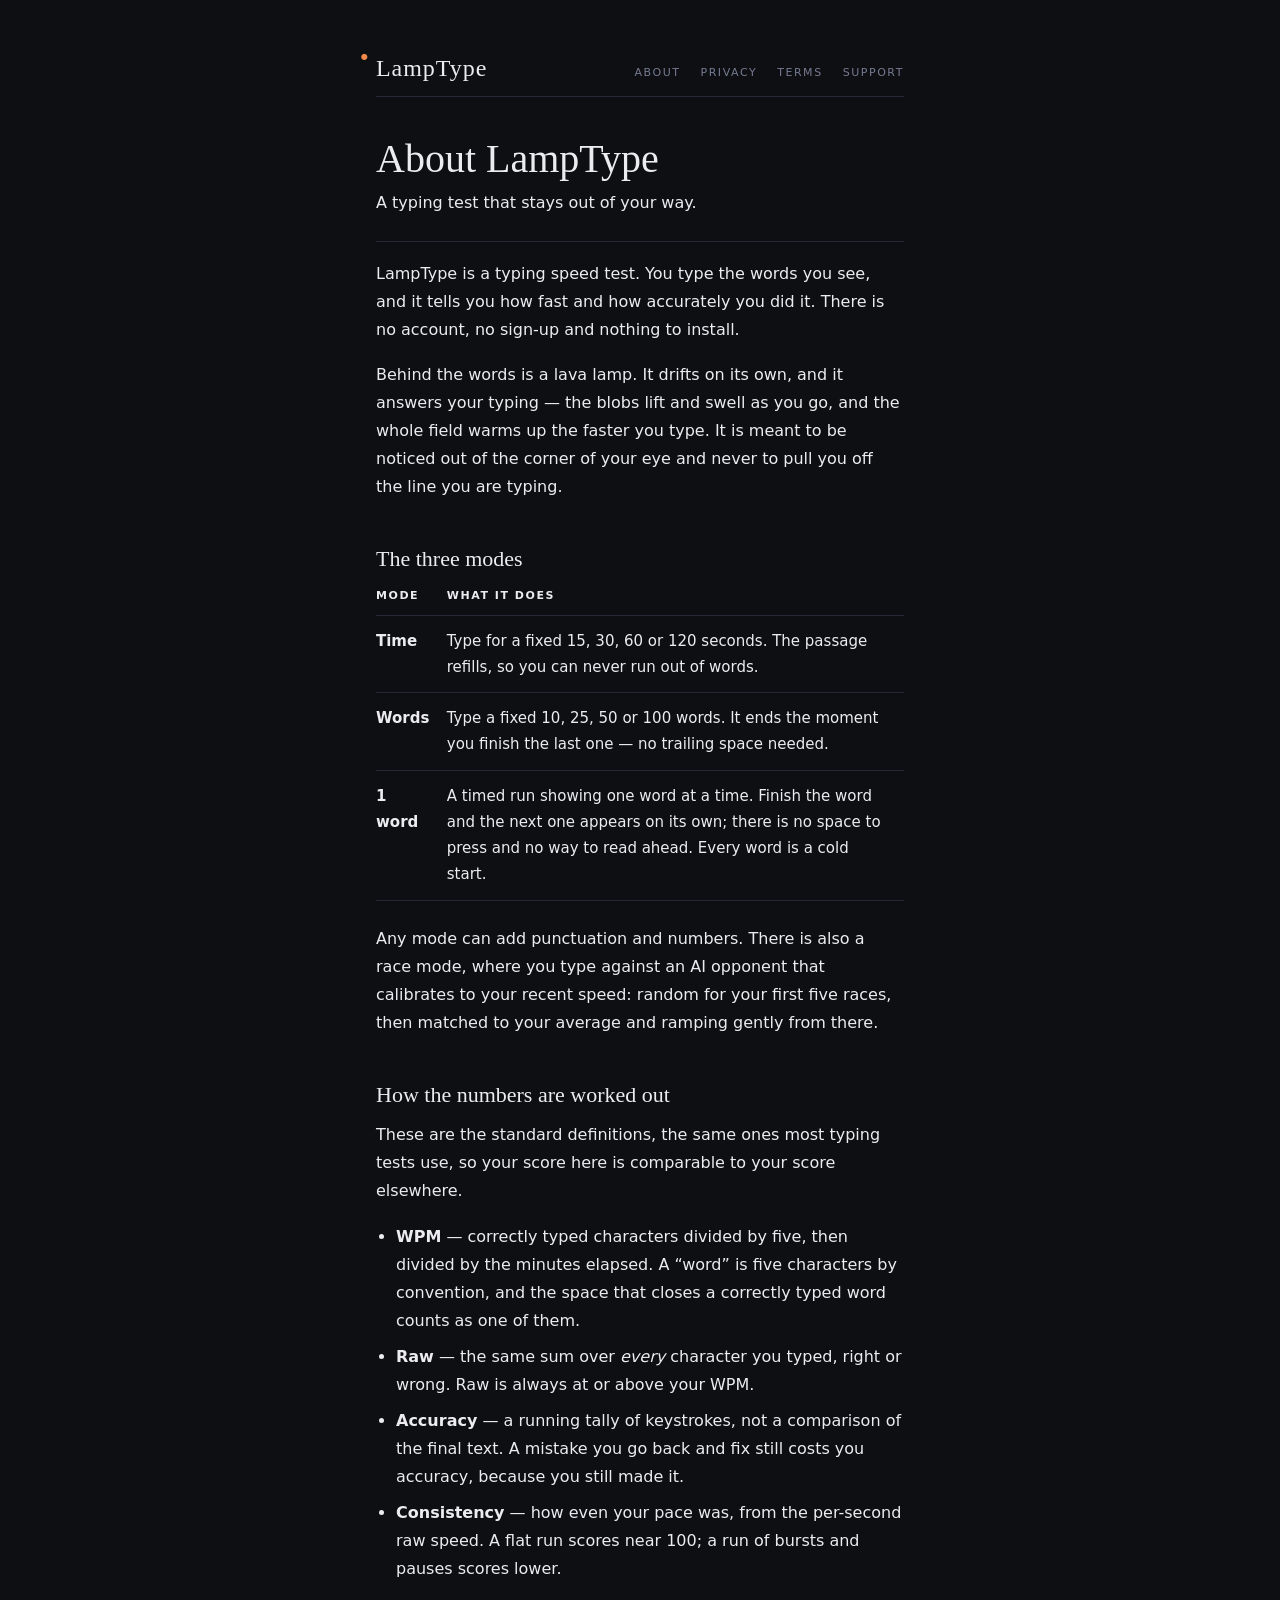
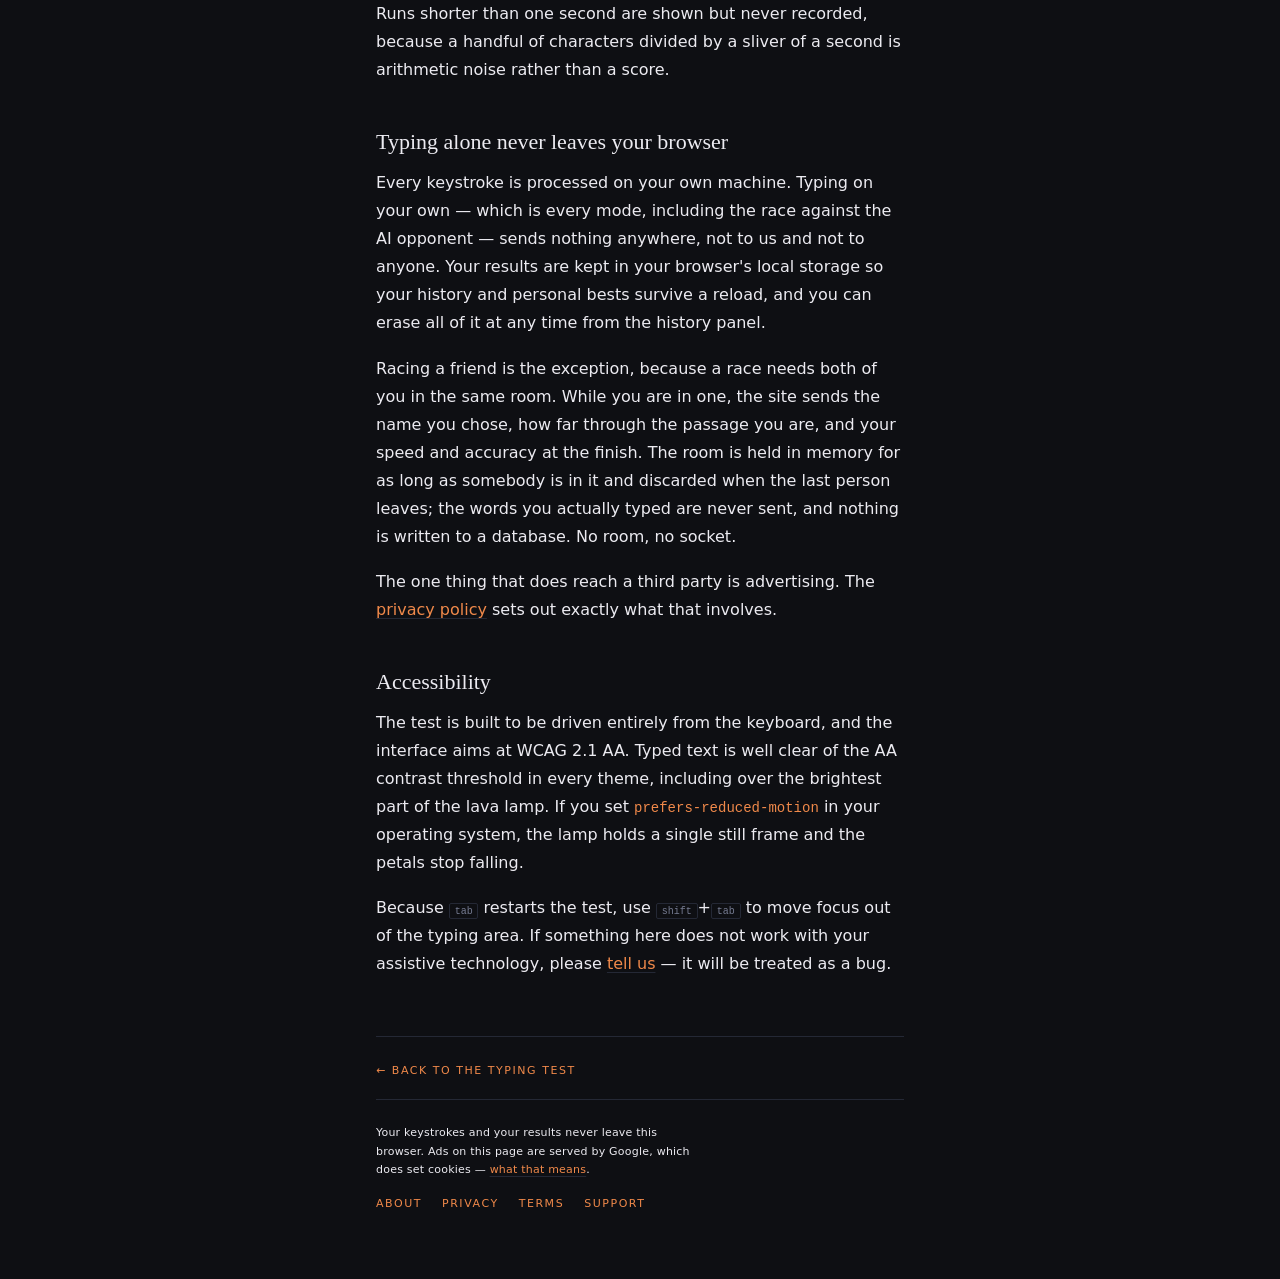
==== commit 0b2f0ebe: "Phase 1: a real room - private link, two to eight people The Durable Object was already here; this i" ====
--- a/about.html
+++ b/about.html
@@ -4,12 +4,12 @@
 <meta charset="UTF-8">
 <meta name="viewport" content="width=device-width, initial-scale=1">
 <title>About &mdash; LampType</title>
-<meta name="description" content="What LampType is, how it measures your typing, and why nothing you type ever leaves your browser.">
+<meta name="description" content="What LampType is, how it measures your typing, and what a race sends when you type against someone else.">
 <link rel="canonical" href="https://lamptype.example/about.html">
 <meta property="og:type" content="website">
 <meta property="og:site_name" content="LampType">
 <meta property="og:title" content="About &mdash; LampType">
-<meta property="og:description" content="What LampType is, how it measures your typing, and why nothing you type ever leaves your browser.">
+<meta property="og:description" content="What LampType is, how it measures your typing, and what a race sends when you type against someone else.">
 <meta property="og:url" content="https://lamptype.example/about.html">
 <meta property="og:image" content="https://lamptype.example/og-image.png">
 <meta name="twitter:card" content="summary_large_image">
@@ -115,11 +115,18 @@
       characters divided by a sliver of a second is arithmetic noise rather than a
       score.</p>
 
-    <h2>Your typing never leaves your browser</h2>
-    <p>Every keystroke is processed on your own machine. Nothing you type is sent
-      anywhere &mdash; not to us, not to anyone. Your results are kept in your
-      browser's local storage so your history and personal bests survive a reload, and
-      you can erase all of it at any time from the history panel.</p>
+    <h2>Typing alone never leaves your browser</h2>
+    <p>Every keystroke is processed on your own machine. Typing on your own &mdash; which
+      is every mode, including the race against the AI opponent &mdash; sends nothing
+      anywhere, not to us and not to anyone. Your results are kept in your browser's
+      local storage so your history and personal bests survive a reload, and you can
+      erase all of it at any time from the history panel.</p>
+    <p>Racing a friend is the exception, because a race needs both of you in the same
+      room. While you are in one, the site sends the name you chose, how far through the
+      passage you are, and your speed and accuracy at the finish. The room is held in
+      memory for as long as somebody is in it and discarded when the last person leaves;
+      the words you actually typed are never sent, and nothing is written to a database.
+      No room, no socket.</p>
     <p>The one thing that does reach a third party is advertising. The
       <a href="privacy.html">privacy policy</a> sets out exactly what that involves.</p>
 
--- a/css/themes.css
+++ b/css/themes.css
@@ -8,7 +8,11 @@
    --bg          page ground
    --sub-alt     raised surface (history cards, chart grid, ad box)
    --rule        hairline rules, the backbone of the layout
-   --sub         untyped text and quiet labels
+   --sub         untyped text - dim on purpose, this is a typing test
+   --label       UI chrome: the small tracked labels, the hints, the
+                 buttons. Split out from --sub so that clearing WCAG AA
+                 on the furniture does not mean brightening the words
+                 you have not typed yet, which is the whole look.
    --text        typed-and-correct letters, primary text
    --main        accent: active setting, wpm, caret, chart line
    --caret       caret colour (usually the accent)
@@ -18,6 +22,11 @@
    Each theme owns one hue and spends it sparingly. Typed text against
    the ground clears WCAG AA at every size in all of them.
 
+   Every theme also declares `color-scheme`. Without it the browser
+   paints its own widgets - scrollbars, the theme <select>'s dropdown,
+   form controls - light, which on the five dark themes is a white
+   scrollbar down the side of a near-black page.
+
    `lamp` additionally defines --lamp-* for the backdrop canvas.
    --------------------------------------------------------------- */
 
@@ -26,12 +35,14 @@
        variables drive the canvas in js/lamp.js. ------------------- */
 :root,
 [data-theme="lamp"] {
+  color-scheme: dark;
   --bg:          #0e0f13;
   --sub-alt:     #171922;
   --rule:        #242835;
   /* Brighter than the other themes' untyped grey: the backdrop lightens
      the ground under it, and the words still have to be readable there. */
   --sub:         #6b7186;
+  --label:       #757b91;
   --text:        #ecebf1;
   --main:        #f0894a;
   --caret:       #f0894a;
@@ -47,10 +58,12 @@
 
 /* --- paper: warm off-white stock, ink, one deep green ------------- */
 [data-theme="paper"] {
+  color-scheme: light;
   --bg:          #f6f3ed;
   --sub-alt:     #eae5da;
   --rule:        #dcd5c7;
   --sub:         #a79e8d;
+  --label:       #786e5c;
   --text:        #1e1b17;
   --main:        #1f5d4c;
   --caret:       #1f5d4c;
@@ -60,10 +73,12 @@
 
 /* --- ink: cold near-black, bone text, steel blue ------------------ */
 [data-theme="ink"] {
+  color-scheme: dark;
   --bg:          #131417;
   --sub-alt:     #1a1c20;
   --rule:        #262930;
   --sub:         #565b66;
+  --label:       #777e8c;
   --text:        #e9e7e1;
   --main:        #7fa6cc;
   --caret:       #7fa6cc;
@@ -73,10 +88,12 @@
 
 /* --- linen: cool light grey, plum accent -------------------------- */
 [data-theme="linen"] {
+  color-scheme: light;
   --bg:          #efede7;
   --sub-alt:     #e2dfd6;
   --rule:        #d5d1c6;
   --sub:         #9e9a8f;
+  --label:       #6f6b60;
   --text:        #232120;
   --main:        #6b3560;
   --caret:       #6b3560;
@@ -86,10 +103,12 @@
 
 /* --- oxide: dark warm brown, rust accent -------------------------- */
 [data-theme="oxide"] {
+  color-scheme: dark;
   --bg:          #17130f;
   --sub-alt:     #1f1a15;
   --rule:        #2c2419;
   --sub:         #665949;
+  --label:       #8d7b65;
   --text:        #ede4d8;
   --main:        #c4703c;
   --caret:       #c4703c;
@@ -101,10 +120,12 @@
 
 /* --- iris: dark cool slate, muted violet -------------------------- */
 [data-theme="iris"] {
+  color-scheme: dark;
   --bg:          #14151b;
   --sub-alt:     #1b1d25;
   --rule:        #272a36;
   --sub:         #575c6c;
+  --label:       #787e92;
   --text:        #e5e6ed;
   --main:        #9b8ce0;
   --caret:       #9b8ce0;
--- a/css/style.css
+++ b/css/style.css
@@ -19,9 +19,19 @@
   --font-mono:  ui-monospace, "Cascadia Mono", "SF Mono", Consolas,
                 "Liberation Mono", monospace;
 
-  --measure: 48rem;      /* the text column */
-  --gutter: 2rem;
+  --measure: 52rem;      /* the text column */
+  --gutter: 2.5rem;
   --rule-w: 1px;
+
+  /* One spacing scale, used everywhere. Before this the page had a dozen
+     one-off margins between .85rem and 3rem, which is what made it read
+     as crowded in some places and loose in others. */
+  --space-1: .5rem;
+  --space-2: 1rem;
+  --space-3: 1.5rem;
+  --space-4: 2.25rem;
+  --space-5: 3.5rem;
+  --space-6: 5rem;
 
   --ease: cubic-bezier(.22, .61, .36, 1);
 }
@@ -107,7 +117,7 @@
   font-size: .6875rem;
   text-transform: uppercase;
   letter-spacing: .14em;
-  color: var(--sub);
+  color: var(--label);
   font-weight: 500;
 }
 
@@ -116,7 +126,7 @@
 .app {
   max-width: var(--measure);
   margin: 0 auto;
-  padding: 3.5rem var(--gutter) 2rem;
+  padding: var(--space-5) var(--gutter) var(--space-4);
   min-height: 100vh;
   display: flex;
   flex-direction: column;
@@ -130,8 +140,8 @@
   display: flex;
   align-items: baseline;
   justify-content: space-between;
-  gap: 1.5rem;
-  padding-bottom: .85rem;
+  gap: var(--space-3);
+  padding-bottom: var(--space-2);
   border-bottom: var(--rule-w) solid var(--rule);
 }
 
@@ -144,15 +154,22 @@
 }
 
 .brand {
+  position: relative;
   display: inline-flex;
   align-items: baseline;
-  gap: .55rem;
   text-decoration: none;
   color: var(--text);
 }
 
+/* Hung in the gutter rather than set inline. Inline, the mark and its gap
+   pushed the wordmark ~14px to the right of every other element on the
+   page, so the masthead never lined up with the column under it. */
 .brand-mark {
+  position: absolute;
+  right: 100%;
+  margin-right: .5rem;
   font-size: .5rem;
+  line-height: inherit;
   color: var(--main);
   transform: translateY(-.35em);
 }
@@ -184,7 +201,7 @@
   text-transform: uppercase;
   letter-spacing: .14em;
   font-weight: 500;
-  color: var(--sub);
+  color: var(--label);
   transition: color .18s ease, opacity .3s ease;
 }
 
@@ -192,10 +209,18 @@
    read the same there as it does on the test. */
 a.text-btn { text-decoration: none; }
 
+/* WCAG 2.2 asks for 24x24 on every target, and nothing on this page has
+   a box to grow. So the hit area is padded out instead: the type stays
+   exactly where it sits and only the target gets bigger. On the prose
+   pages, where .text-btn lands on an inline <a>, vertical padding grows
+   the hit area without touching the line box at all. */
+button.text-btn { padding-block: .3rem; }
+
 .text-btn:hover,
 .mode-btn:hover { color: var(--text); }
 
-.text-btn.danger:hover { color: var(--error); }
+.text-btn.danger:hover,
+.text-btn.danger.armed { color: var(--error); }
 
 .theme-select {
   background: none;
@@ -207,7 +232,8 @@
   text-transform: uppercase;
   letter-spacing: .14em;
   font-weight: 500;
-  color: var(--sub);
+  color: var(--label);
+  min-height: 1.5rem;
   transition: color .18s ease, border-color .18s ease;
 }
 .theme-select:hover { color: var(--text); border-bottom-color: var(--rule); }
@@ -226,8 +252,8 @@
   align-items: baseline;
   /* Row gap first: if the three fields ever do wrap, they should stay a
      tight block rather than drifting apart. */
-  gap: .85rem 1.5rem;
-  padding: 1rem 0 .9rem;
+  gap: var(--space-2) var(--space-3);
+  padding: var(--space-3) 0 var(--space-2);
   border-bottom: var(--rule-w) solid var(--rule);
   transition: opacity .4s ease;
 }
@@ -243,6 +269,8 @@
 }
 
 .mode-group {
+  /* The sliding rule below is positioned against this. */
+  position: relative;
   display: flex;
   align-items: baseline;
   gap: .9rem;
@@ -252,8 +280,16 @@
    left, rather than by a pill or a fill. */
 .mode-btn {
   position: relative;
+  /* Top padding only: the rule below is pinned to the bottom edge, so
+     growing the target upward leaves it exactly where it was. */
+  padding-top: .3rem;
   padding-bottom: .3rem;
-  color: var(--sub);
+  /* "15" is 14px of type, which is a poor thing to aim at on a phone.
+     The rule under the short lengths is now wider than the digits -
+     the same width under every one of them, which reads as deliberate
+     rather than as four rules of four different lengths. */
+  min-width: 1.5rem;
+  color: var(--label);
 }
 
 .mode-btn::after {
@@ -272,13 +308,33 @@
 .mode-btn.active { color: var(--main); }
 .mode-btn.active::after { transform: scaleX(1); }
 
+/* Single-select groups carry one rule that slides between the choices
+   instead, so the per-button rule would only double it up. A line
+   travelling from one word to the next reads as one choice moving;
+   two independent lines crossfading reads as a cut. */
+[data-slider] .mode-btn::after { display: none; }
+
+.mode-underline {
+  position: absolute;
+  left: 0;
+  bottom: 0;
+  width: 1px;
+  height: 1px;
+  background: var(--main);
+  transform-origin: left;
+  /* scaleX carries the width, so position and size are the one
+     compositor property and interpolate together. */
+  transition: transform .28s var(--ease), opacity .2s ease;
+  pointer-events: none;
+}
+
 .mode-sep { display: none; }
 
 /* ============================ the typing area ============================ */
 
 .typing-area {
   position: relative;
-  margin: 2.75rem 0 0;
+  margin: var(--space-5) 0;
   min-height: 11rem;
   display: flex;
   align-items: flex-start;
@@ -352,13 +408,16 @@
    A hairline that slides between characters and breathes rather than
    blinking hard on and off. */
 
+/* No transform transition here on purpose: render.js drives the caret on
+   an exponential approach every frame. A CSS transition would be
+   restarted by each keystroke and re-ease from wherever it had reached,
+   which is exactly the stutter this replaces. */
 .caret {
   position: absolute;
   top: 0;
   left: 0;
   width: 1.5px;
   background: var(--caret);
-  transition: transform .09s var(--ease), height .09s var(--ease);
   animation: caret-breathe 1.15s ease-in-out infinite;
   will-change: transform;
 }
@@ -385,12 +444,18 @@
   font-size: .6875rem;
   text-transform: uppercase;
   letter-spacing: .14em;
-  color: var(--sub);
+  color: var(--label);
   opacity: 0;
   pointer-events: none;
   transition: opacity .25s ease;
 }
 .typing-area.blurred .focus-overlay { opacity: 1; }
+
+/* Hidden while you type, back the instant the mouse moves. The pointer
+   sits over the words on a typing test more often than not, and a cursor
+   parked on the line you are reading is genuinely distracting. */
+body.typing-cursor-hidden,
+body.typing-cursor-hidden * { cursor: none !important; }
 
 .hidden-input {
   position: absolute;
@@ -407,9 +472,9 @@
 .live-bar {
   display: flex;
   align-items: baseline;
-  gap: 2.25rem;
+  gap: var(--space-4);
   margin-top: 0;
-  padding-top: .9rem;
+  padding-top: var(--space-3);
   border-top: var(--rule-w) solid var(--rule);
   transition: opacity .4s ease;
 }
@@ -441,13 +506,22 @@
 }
 
 .icon-btn {
+  /* Centred in a 24px box rather than sized by the glyph, which left
+     the restart control a 14x18px target. The glyph does not move: it
+     was already centred on its own box, and rotates about the same
+     point. */
+  display: inline-flex;
+  align-items: center;
+  justify-content: center;
+  min-width: 1.5rem;
+  min-height: 1.5rem;
   background: none;
   border: 0;
   padding: 0;
   cursor: pointer;
   font-size: 1.1rem;
   line-height: 1;
-  color: var(--sub);
+  color: var(--label);
   transition: color .18s ease, transform .3s var(--ease);
 }
 .icon-btn:hover { color: var(--main); transform: rotate(-90deg); }
@@ -457,8 +531,7 @@
 .race-btn.racing { color: var(--main); }
 
 .hint {
-  margin: 1rem 0 0;
-  opacity: .75;
+  margin: var(--space-3) 0 0;
 }
 
 kbd {
@@ -469,7 +542,45 @@
   padding: .1rem .3rem;
   border: var(--rule-w) solid var(--rule);
   border-radius: 2px;
-  color: var(--sub);
+  color: var(--label);
+}
+
+/* ================================= room =================================
+   One line above the lane strip: who is here, and the three things you
+   can do about it. Present only while you are in a room. */
+
+.room {
+  display: flex;
+  flex-wrap: wrap;
+  align-items: center;
+  gap: .75rem 1.25rem;
+  margin-top: var(--space-4);
+  font-size: .8125rem;
+  color: var(--label);
+}
+
+.room-nick {
+  width: 9rem;
+  padding: .15rem 0;
+  background: none;
+  border: 0;
+  border-bottom: var(--rule-w) solid var(--rule);
+  color: var(--text);
+  font: inherit;
+}
+.room-nick:disabled { color: var(--label); }
+
+.room-status {
+  flex: 1 1 12rem;
+  min-width: 0;
+  /* Names and standings come off a socket and can be any length. */
+  overflow-wrap: anywhere;
+}
+
+.room-actions {
+  display: inline-flex;
+  align-items: center;
+  gap: 1.25rem;
 }
 
 /* ================================= race =================================
@@ -480,7 +591,7 @@
   display: flex;
   flex-direction: column;
   gap: .55rem;
-  margin-top: 1.5rem;
+  margin-top: var(--space-4);
 }
 
 .race-lane {
@@ -522,7 +633,7 @@
   text-align: right;
   font-family: var(--font-serif);
   font-size: .875rem;
-  color: var(--sub);
+  color: var(--label);
   font-variant-numeric: tabular-nums;
 }
 
@@ -531,8 +642,8 @@
 .results {
   display: flex;
   flex-direction: column;
-  gap: 2rem;
-  padding-top: 2.5rem;
+  gap: var(--space-4);
+  padding-top: var(--space-5);
 }
 
 /* The panel lifts in once, under the numbers settling. */
@@ -548,8 +659,8 @@
   display: flex;
   align-items: flex-end;
   flex-wrap: wrap;
-  gap: 3rem;
-  padding-bottom: 1.25rem;
+  gap: var(--space-5);
+  padding-bottom: var(--space-3);
   border-bottom: var(--rule-w) solid var(--rule);
 }
 
@@ -591,7 +702,7 @@
   font-size: 1.125rem;
   color: var(--main);
 }
-.race-result.lost .race-outcome { color: var(--sub); }
+.race-result.lost .race-outcome { color: var(--label); }
 
 .race-detail,
 .result-note {
@@ -599,7 +710,7 @@
   font-size: .6875rem;
   text-transform: uppercase;
   letter-spacing: .14em;
-  color: var(--sub);
+  color: var(--label);
 }
 
 .pb-badge {
@@ -617,8 +728,8 @@
 .results-meta {
   display: grid;
   grid-template-columns: repeat(auto-fit, minmax(110px, 1fr));
-  gap: 1.5rem;
-  padding-top: 1.25rem;
+  gap: var(--space-3);
+  padding-top: var(--space-3);
   border-top: var(--rule-w) solid var(--rule);
 }
 
@@ -644,12 +755,15 @@
    The height is reserved whether or not anything fills it, so nothing
    below moves when an ad arrives. */
 
+/* The text column is 48rem wide, which leaves 704px inside the gutters -
+   24px short of a 728x90 leaderboard. The slot reclaims the gutter so a
+   fixed-size unit fits without being clipped or scaled. */
 .ad-slot {
   display: flex;
   flex-direction: column;
   align-items: center;
-  gap: .5rem;
-  margin: 3rem 0 1.5rem;
+  gap: var(--space-1);
+  margin: var(--space-6) 0 var(--space-4);
 }
 
 /* Stays visible once a real ad fills the box below it. */
@@ -658,8 +772,7 @@
   font-size: .625rem;
   text-transform: uppercase;
   letter-spacing: .16em;
-  color: var(--sub);
-  opacity: .7;
+  color: var(--label);
 }
 
 .ad-inner {
@@ -672,15 +785,13 @@
   border: var(--rule-w) dashed var(--rule);
 }
 
-.ad-note { opacity: .6; }
-
 .bottom {
   display: flex;
   flex-wrap: wrap;
   align-items: baseline;
   justify-content: space-between;
-  gap: .75rem 2rem;
-  padding-top: 1.25rem;
+  gap: .75rem var(--space-4);
+  padding-top: var(--space-3);
   border-top: var(--rule-w) solid var(--rule);
 }
 
@@ -722,23 +833,42 @@
   text-transform: uppercase;
   letter-spacing: .14em;
   text-decoration: none;
+  /* Flex blockifies these, so the padding grows the target. The link
+     inside .bottom-claim is left alone: it sits in a sentence, which is
+     the inline exception to the target-size rule. */
+  padding-block: .3rem;
 }
 
 /* ================================= modal ================================= */
 
+/* <dialog> arrives with a box of its own - a border, a background, a
+   centred margin and a max size - so all of that is cleared and the
+   element is used as the full-viewport overlay it looks like. */
 .modal {
   position: fixed;
   inset: 0;
   z-index: 20;
+  width: 100%;
+  height: 100%;
+  max-width: none;
+  max-height: none;
+  margin: 0;
+  border: 0;
+  background: none;
+  color: inherit;
+  padding: var(--gutter);
+}
+
+/* Only when open: the [open] guard is what keeps the browser's own
+   "closed dialogs are display:none" rule in force, which an author
+   display value would otherwise beat outright. */
+.modal[open] {
   display: flex;
   align-items: center;
   justify-content: center;
-  padding: var(--gutter);
-}
-
-.modal-backdrop {
-  position: absolute;
-  inset: 0;
+}
+
+.modal::backdrop {
   background: var(--bg);
   opacity: .92;
 }
@@ -748,6 +878,9 @@
   width: min(46rem, 100%);
   max-height: 82vh;
   overflow-y: auto;
+  /* This scrolls, so without containment reaching its end hands the
+     wheel to the page underneath and the test scrolls away behind. */
+  overscroll-behavior: contain;
   background: var(--bg);
   border: var(--rule-w) solid var(--rule);
   padding: 2rem;
@@ -792,7 +925,7 @@
   font-size: .6875rem;
   text-transform: uppercase;
   letter-spacing: .14em;
-  color: var(--sub);
+  color: var(--label);
 }
 
 .pb-wpm {
@@ -818,7 +951,7 @@
   text-transform: uppercase;
   letter-spacing: .14em;
   font-weight: 500;
-  color: var(--sub);
+  color: var(--label);
   padding: 0 1rem .6rem 0;
   border-bottom: var(--rule-w) solid var(--rule);
 }
@@ -833,7 +966,7 @@
 .history-table tbody tr:last-child td { border-bottom: 0; }
 .history-table td:first-child { color: var(--main); }
 
-.empty-row { color: var(--sub); }
+.empty-row { color: var(--label); }
 
 .modal-foot {
   display: flex;
@@ -844,7 +977,7 @@
 /* =============================== responsive =============================== */
 
 @media (max-width: 720px) {
-  .app { padding: 2.25rem 1.25rem 1.5rem; }
+  .app { padding: var(--space-4) var(--space-3) var(--space-3); }
   .top { flex-wrap: wrap; gap: .75rem; }
   .mode-bar { gap: 1rem 1.25rem; }
   .mode-field { flex-wrap: wrap; gap: .5rem .75rem; }
@@ -860,6 +993,28 @@
   .ad-inner { width: 320px; height: 50px; }
 }
 
+/* ============================ view transitions ============================ */
+
+/* Only one of the two views is in the DOM at a time, so sharing a name
+   makes the swap one element changing size rather than two fading past
+   each other. That is what carries the page-height change, which no CSS
+   transition can reach across a display:none swap. */
+#view-test,
+#view-results { view-transition-name: view; }
+
+::view-transition-old(view),
+::view-transition-new(view) {
+  animation-duration: .32s;
+  animation-timing-function: var(--ease);
+}
+
+/* view-in is the fallback for browsers without view transitions. Where
+   they exist it would play underneath the crossfade and double up. */
+@supports (view-transition-name: none) {
+  .results:not([hidden]),
+  #view-test:not([hidden]) { animation: none; }
+}
+
 /* ============================= reduced motion ============================= */
 
 @media (prefers-reduced-motion: reduce) {
--- a/css/sakura.css
+++ b/css/sakura.css
@@ -14,13 +14,15 @@
    ================================================================= */
 
 [data-theme="sakura"] {
+  color-scheme: light;
   --bg:          #FDF7F8;  /* warm off-white, faint pink undertone */
   --sub:         #CDB8BE;  /* untyped text - deliberately recessive */
   --text:        #3B2F35;  /* soft near-black ink, never pure black */
   --caret:       #E58FA6;
   --error:       #C2566E;  /* dusty rose-red */
   --main:        #D4728C;  /* accent */
-  --muted:       #B9A3AA;  /* UI labels */
+  --muted:       #916672;  /* UI labels - lifted to 4.56:1 for WCAG AA */
+  --label:       #916672;
   --sub-alt:     #F5E8EB;  /* chart grid + history cards only */
   --rule:        #F0DEE3;  /* hairline rules */
   --error-extra: #DDA9B5;
@@ -38,13 +40,15 @@
 /* --- night hanami: follows the OS unless pinned to light --- */
 @media (prefers-color-scheme: dark) {
   [data-theme="sakura"]:not([data-mode="light"]) {
+    color-scheme: dark;
     --bg:          #15121A;  /* deep plum-indigo */
     --sub:         #4C4250;
     --text:        #F2E9ED;
     --caret:       #F2A2B8;
     --error:       #D96B84;
     --main:        #E2879E;  /* derived: the brief gives no dark accent */
-    --muted:       #8A7B87;
+    --muted:       #89788f;  /* lifted to 4.54:1 */
+    --label:       #89788f;
     --sub-alt:     #1E1926;
     --rule:        #2A2233;
     --error-extra: #8A4358;
@@ -58,13 +62,15 @@
 
 /* --- night hanami, pinned by the day/night control --- */
 [data-theme="sakura"][data-mode="dark"] {
+  color-scheme: dark;
   --bg:          #15121A;
   --sub:         #4C4250;
   --text:        #F2E9ED;
   --caret:       #F2A2B8;
   --error:       #D96B84;
   --main:        #E2879E;
-  --muted:       #8A7B87;
+  --muted:       #89788f;  /* lifted to 4.54:1 */
+  --label:       #89788f;
   --sub-alt:     #1E1926;
   --rule:        #2A2233;
   --error-extra: #8A4358;
@@ -208,10 +214,12 @@
    A solid bar that eases between characters and breathes rather than
    blinking on and off. */
 
+/* Only the look. The movement belongs to render.js in every theme - a
+   transform transition here would put the stutter back. */
 [data-theme="sakura"] .caret {
   width: 2px;
   border-radius: 1px;
-  transition: transform .1s cubic-bezier(.22, .61, .36, 1), opacity .2s ease;
+  transition: opacity .2s ease;
   animation: sakura-caret 1.1s ease-in-out infinite;
 }
 
